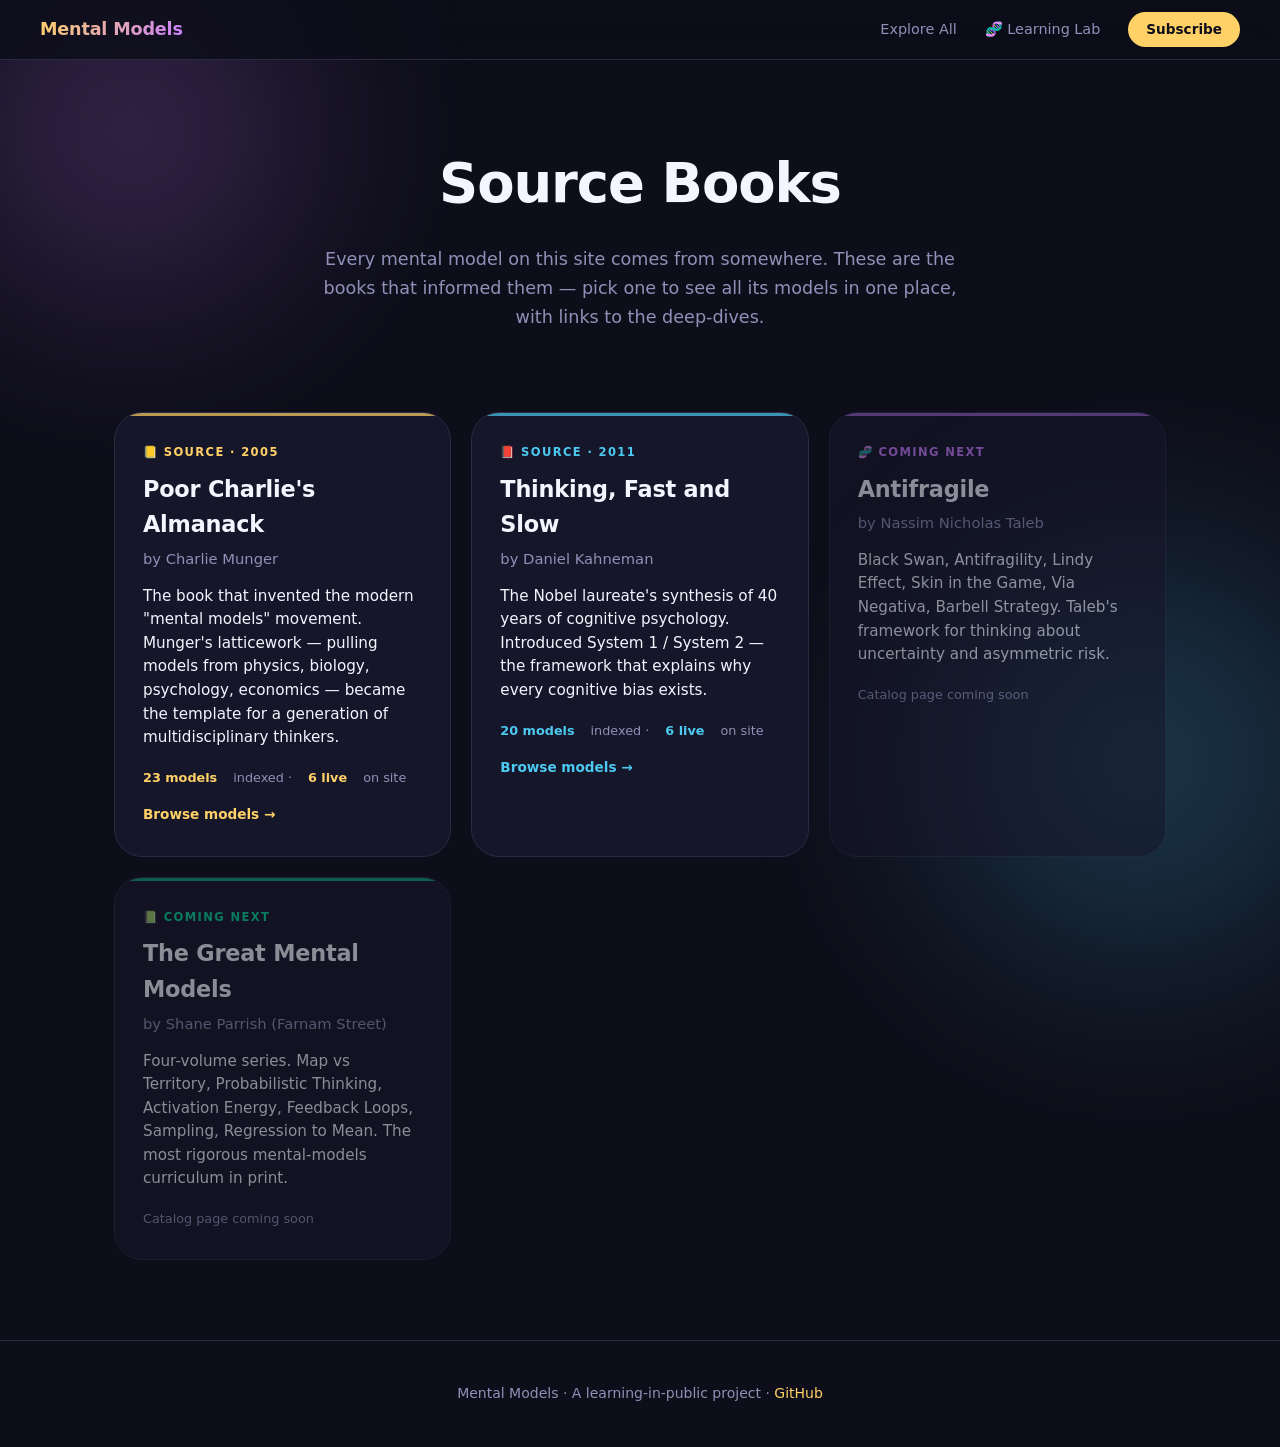
==== books/index.html @ c24ee65b "Add 5 deep-dives + /books/ catalog (Kahneman & Munger sources) 5 new model deep-dives in data/models" ====
<!DOCTYPE html>
<html lang="en">
<head>
<meta charset="UTF-8"/>
<meta name="viewport" content="width=device-width, initial-scale=1.0"/>
<meta name="color-scheme" content="dark"/>
<meta name="theme-color" content="#0e0e1a"/>
<title>Source Books — Mental Models</title>
<meta name="description" content="The books that informed every model on this site. Browse by source — pick what to deep-dive into next."/>
<meta property="og:url" content="https://thinking-models.vercel.app/books/"/>
<meta property="og:title" content="Source Books — Mental Models"/>
<meta property="og:description" content="The books that informed every model on this site."/>
<meta property="og:image" content="https://thinking-models.vercel.app/og.png"/>
<link rel="canonical" href="https://thinking-models.vercel.app/books/"/>
<script defer src="/_vercel/insights/script.js"></script>
<script defer src="/_vercel/speed-insights/script.js"></script>
<link rel="stylesheet" href="../shared.css"/>
<style>
  .hero { max-width: 880px; margin: 0 auto; padding: 80px 24px 40px; text-align: center; }
  .hero h1 { font-size: clamp(2rem, 5vw, 3.4rem); font-weight: 900; letter-spacing: -0.02em; margin-bottom: 18px; }
  .hero p { color: var(--muted); font-size: 1.1rem; line-height: 1.65; max-width: 660px; margin: 0 auto; }

  .books-grid {
    max-width: 1100px; margin: 40px auto 80px; padding: 0 24px;
    display: grid; grid-template-columns: repeat(auto-fit, minmax(320px, 1fr)); gap: 20px;
  }
  .book-tile {
    background: var(--card); border: 1px solid var(--border); border-radius: var(--radius-xl);
    padding: 30px 28px; display: block; color: inherit; text-decoration: none;
    transition: transform 0.3s cubic-bezier(.2,.9,.3,1.4), box-shadow 0.3s, border-color 0.3s;
    position: relative; overflow: hidden;
  }
  .book-tile::before {
    content: ""; position: absolute; top: 0; left: 0; right: 0; height: 3px;
    background: var(--c, var(--blue)); opacity: 0.7;
  }
  .book-tile:hover {
    transform: translateY(-4px); box-shadow: 0 20px 40px rgba(0,0,0,0.4);
    border-color: var(--c, var(--blue));
  }
  .book-tile-meta { font-size: 0.72rem; font-weight: 700; letter-spacing: 0.12em; text-transform: uppercase; color: var(--c, var(--blue)); margin-bottom: 10px; }
  .book-tile h2 { font-size: 1.4rem; font-weight: 800; margin-bottom: 4px; letter-spacing: -0.01em; }
  .book-tile .author { color: var(--muted); font-size: 0.92rem; margin-bottom: 14px; }
  .book-tile-summary { font-size: 0.95rem; line-height: 1.55; color: var(--text); margin-bottom: 18px; }
  .book-tile-stats { font-size: 0.8rem; color: var(--muted); display: flex; gap: 16px; flex-wrap: wrap; }
  .book-tile-stats strong { color: var(--c, var(--blue)); font-weight: 700; }
  .book-tile-arrow { font-size: 0.85rem; font-weight: 700; color: var(--c, var(--blue)); margin-top: 16px; display: block; }
</style>
</head>
<body>

<nav class="site-nav">
  <a href="../index.html" class="nav-logo">Mental Models</a>
  <div class="nav-links">
    <a href="../models.html">Explore All</a>
    <a href="../learning-lab.html">🧬 Learning Lab</a>
    <a href="../index.html#newsletter" class="nav-cta">Subscribe</a>
  </div>
</nav>

<section class="hero">
  <h1>Source Books</h1>
  <p>
    Every mental model on this site comes from somewhere. These are the books that informed them —
    pick one to see all its models in one place, with links to the deep-dives.
  </p>
</section>

<div class="books-grid">

  <a href="poor-charlies-almanack.html" class="book-tile" style="--c: #ffd166;">
    <div class="book-tile-meta">📒 Source · 2005</div>
    <h2>Poor Charlie's Almanack</h2>
    <p class="author">by Charlie Munger</p>
    <p class="book-tile-summary">
      The book that invented the modern "mental models" movement. Munger's latticework — pulling
      models from physics, biology, psychology, economics — became the template for a generation
      of multidisciplinary thinkers.
    </p>
    <div class="book-tile-stats"><strong>23 models</strong> indexed · <strong>6 live</strong> on site</div>
    <span class="book-tile-arrow">Browse models →</span>
  </a>

  <a href="thinking-fast-slow.html" class="book-tile" style="--c: #4cc9f0;">
    <div class="book-tile-meta">📕 Source · 2011</div>
    <h2>Thinking, Fast and Slow</h2>
    <p class="author">by Daniel Kahneman</p>
    <p class="book-tile-summary">
      The Nobel laureate's synthesis of 40 years of cognitive psychology. Introduced System 1 / System 2 —
      the framework that explains why every cognitive bias exists.
    </p>
    <div class="book-tile-stats"><strong>20 models</strong> indexed · <strong>6 live</strong> on site</div>
    <span class="book-tile-arrow">Browse models →</span>
  </a>

  <div class="book-tile" style="--c: #c77dff; opacity: 0.55; cursor: default; pointer-events: none;">
    <div class="book-tile-meta">🧬 Coming next</div>
    <h2>Antifragile</h2>
    <p class="author">by Nassim Nicholas Taleb</p>
    <p class="book-tile-summary">
      Black Swan, Antifragility, Lindy Effect, Skin in the Game, Via Negativa, Barbell Strategy. Taleb's
      framework for thinking about uncertainty and asymmetric risk.
    </p>
    <div class="book-tile-stats">Catalog page coming soon</div>
  </div>

  <div class="book-tile" style="--c: #06d6a0; opacity: 0.55; cursor: default; pointer-events: none;">
    <div class="book-tile-meta">📗 Coming next</div>
    <h2>The Great Mental Models</h2>
    <p class="author">by Shane Parrish (Farnam Street)</p>
    <p class="book-tile-summary">
      Four-volume series. Map vs Territory, Probabilistic Thinking, Activation Energy, Feedback Loops,
      Sampling, Regression to Mean. The most rigorous mental-models curriculum in print.
    </p>
    <div class="book-tile-stats">Catalog page coming soon</div>
  </div>

</div>

<footer class="site-footer">
  Mental Models · A learning-in-public project ·
  <a href="https://github.com/Sonali-Sharma-tech/mental-models">GitHub</a>
</footer>

</body>
</html>
---- shared.css ----
/* ─── Design Tokens ─────────────────────────────────── */
:root {
  --bg:       #0e0e1a;
  --bg-2:     #1a1a2e;
  --card:     #16162a;
  --card-h:   #1e1e3a;
  --text:     #f5f5ff;
  --muted:    #9090b8;
  --border:   #2a2a44;
  --accent:   #ffd166;
  --red:      #ef476f;
  --green:    #06d6a0;
  --blue:     #4cc9f0;
  --purple:   #c77dff;
  --radius-s: 8px;
  --radius-m: 14px;
  --radius-l: 20px;
  --radius-xl:28px;
  --font: -apple-system, BlinkMacSystemFont, "Segoe UI", system-ui, sans-serif;
}

/* ─── Reset ─────────────────────────────────────────── */
*, *::before, *::after { box-sizing: border-box; margin: 0; padding: 0; }
html { scroll-behavior: smooth; }
body {
  font-family: var(--font);
  background: var(--bg);
  color: var(--text);
  line-height: 1.6;
  min-height: 100vh;
  overflow-x: hidden;
}
a { color: inherit; text-decoration: none; }
img { display: block; max-width: 100%; }

/* ─── Background Blobs ──────────────────────────────── */
body::before, body::after {
  content: "";
  position: fixed;
  border-radius: 50%;
  filter: blur(90px);
  z-index: -1;
  pointer-events: none;
  opacity: 0.3;
}
body::before {
  width: 500px; height: 500px;
  background: radial-gradient(circle, var(--purple), transparent 70%);
  top: -120px; left: -120px;
  animation: blob1 20s ease-in-out infinite;
}
body::after {
  width: 600px; height: 600px;
  background: radial-gradient(circle, var(--blue), transparent 70%);
  bottom: -160px; right: -160px;
  animation: blob2 25s ease-in-out infinite;
}
@keyframes blob1 { 0%,100%{transform:translate(0,0) scale(1)} 50%{transform:translate(80px,60px) scale(1.2)} }
@keyframes blob2 { 0%,100%{transform:translate(0,0) scale(1)} 50%{transform:translate(-60px,-50px) scale(1.15)} }

/* ─── Navigation ────────────────────────────────────── */
.site-nav {
  position: sticky;
  top: 0;
  z-index: 200;
  display: flex;
  align-items: center;
  justify-content: space-between;
  padding: 0 40px;
  height: 60px;
  background: rgba(14,14,26,0.85);
  backdrop-filter: blur(16px);
  border-bottom: 1px solid var(--border);
}
.nav-logo {
  font-weight: 800;
  font-size: 1.1rem;
  background: linear-gradient(120deg, var(--accent), var(--purple));
  -webkit-background-clip: text;
  background-clip: text;
  -webkit-text-fill-color: transparent;
  letter-spacing: -0.01em;
}
.nav-links {
  display: flex;
  align-items: center;
  gap: 28px;
}
.nav-links a {
  color: var(--muted);
  font-size: 0.9rem;
  font-weight: 500;
  transition: color 0.2s;
}
.nav-links a:hover,
.nav-links a.active { color: var(--text); }
.nav-links .nav-cta {
  padding: 7px 18px;
  background: var(--accent);
  color: var(--bg);
  border-radius: 999px;
  font-weight: 700;
  font-size: 0.85rem;
  transition: opacity 0.2s, transform 0.2s;
}
.nav-links .nav-cta:hover { opacity: 0.85; transform: translateY(-1px); -webkit-text-fill-color: var(--bg); }
@media (max-width: 600px) {
  .site-nav { padding: 0 20px; }
  .nav-links { gap: 16px; }
  .nav-links a:not(.nav-cta) { display: none; }
}

/* ─── Footer ─────────────────────────────────────────── */
.site-footer {
  text-align: center;
  padding: 40px 20px;
  color: var(--muted);
  font-size: 0.875rem;
  border-top: 1px solid var(--border);
  line-height: 1.8;
}
.site-footer a { color: var(--accent); }
.site-footer a:hover { text-decoration: underline; }

/* ─── Buttons ────────────────────────────────────────── */
.btn {
  display: inline-flex;
  align-items: center;
  gap: 8px;
  padding: 12px 24px;
  border-radius: 999px;
  font-weight: 700;
  font-size: 0.95rem;
  cursor: pointer;
  transition: all 0.25s cubic-bezier(.2,.9,.3,1.4);
  border: none;
  font-family: var(--font);
  white-space: nowrap;
}
.btn-primary {
  background: var(--accent);
  color: var(--bg);
}
.btn-primary:hover { transform: translateY(-2px); box-shadow: 0 8px 24px rgba(255,209,102,0.35); }
.btn-secondary {
  background: transparent;
  color: var(--text);
  border: 1px solid var(--border);
}
.btn-secondary:hover { border-color: var(--accent); color: var(--accent); transform: translateY(-2px); }
.btn-ghost {
  background: var(--card);
  color: var(--text);
  border: 1px solid var(--border);
}
.btn-ghost:hover { background: var(--card-h); border-color: var(--blue); }

/* ─── Badges ─────────────────────────────────────────── */
.badge {
  display: inline-block;
  padding: 3px 10px;
  border-radius: 999px;
  font-size: 0.72rem;
  font-weight: 700;
  text-transform: uppercase;
  letter-spacing: 0.07em;
}
.badge-free { background: rgba(6,214,160,0.15); color: var(--green); }
.badge-premium { background: rgba(255,209,102,0.15); color: var(--accent); }
.badge-cat {
  background: var(--bg-2);
  color: var(--cat-color, var(--blue));
  border: 1px solid var(--cat-color, var(--blue));
}

/* ─── Cards ──────────────────────────────────────────── */
.card-grid {
  display: grid;
  grid-template-columns: repeat(auto-fill, minmax(280px, 1fr));
  gap: 20px;
}
.surface-card {
  background: var(--card);
  border: 1px solid var(--border);
  border-radius: var(--radius-l);
  padding: 24px;
  transition: transform 0.3s cubic-bezier(.2,.9,.3,1.4), box-shadow 0.3s, border-color 0.3s;
}
.surface-card:hover {
  transform: translateY(-4px);
  box-shadow: 0 20px 40px rgba(0,0,0,0.4);
  border-color: var(--cat-color, var(--blue));
}

/* ─── Section layout ─────────────────────────────────── */
.section {
  max-width: 1100px;
  margin: 0 auto;
  padding: 80px 24px;
}
.section-sm {
  max-width: 720px;
  margin: 0 auto;
  padding: 60px 24px;
}
.section-label {
  font-size: 0.75rem;
  font-weight: 700;
  letter-spacing: 0.12em;
  text-transform: uppercase;
  color: var(--cat-color, var(--blue));
  margin-bottom: 12px;
}
.section-title {
  font-size: clamp(1.6rem, 3vw, 2.4rem);
  font-weight: 800;
  letter-spacing: -0.02em;
  margin-bottom: 16px;
  line-height: 1.2;
}
.section-sub {
  color: var(--muted);
  font-size: 1.05rem;
  max-width: 560px;
}

/* ─── Prose (article body) ───────────────────────────── */
.prose {
  font-size: 1.05rem;
  line-height: 1.75;
  color: var(--text);
  max-width: 68ch;
}
.prose p { margin-bottom: 1.25em; }
.prose h2 { font-size: 1.5rem; font-weight: 700; margin: 2em 0 0.75em; letter-spacing: -0.01em; }
.prose h3 { font-size: 1.2rem; font-weight: 700; margin: 1.75em 0 0.5em; }
.prose blockquote {
  border-left: 3px solid var(--accent);
  padding-left: 20px;
  color: var(--muted);
  font-style: italic;
  margin: 1.5em 0;
}
.prose strong { color: var(--text); font-weight: 700; }
.prose ul, .prose ol { padding-left: 1.5em; margin-bottom: 1.25em; }
.prose li { margin-bottom: 0.5em; }

/* ─── SVG Animations ─────────────────────────────────── */
.float { animation: float 3s ease-in-out infinite; }
.pulse { animation: pulse 2s ease-in-out infinite; transform-origin: center; transform-box: fill-box; }
.bounce { animation: bounce 1.6s ease-in-out infinite; transform-origin: bottom center; transform-box: fill-box; }
.spin   { animation: spin 10s linear infinite; transform-origin: center; transform-box: fill-box; }
@keyframes float  { 0%,100%{transform:translateY(0)}   50%{transform:translateY(-7px)} }
@keyframes pulse  { 0%,100%{transform:scale(1)}         50%{transform:scale(1.1)} }
@keyframes bounce { 0%,100%{transform:translateY(0)}   50%{transform:translateY(-10px)} }
@keyframes spin   { to{transform:rotate(360deg)} }

/* ─── Divider ────────────────────────────────────────── */
.divider {
  height: 1px;
  background: var(--border);
  margin: 0 24px;
}

/* ─── Utility ────────────────────────────────────────── */
.text-muted { color: var(--muted); }
.text-accent { color: var(--accent); }
.fw-800 { font-weight: 800; }
.mt-4 { margin-top: 16px; }
.mt-8 { margin-top: 32px; }
.flex { display: flex; align-items: center; gap: 12px; }
.flex-wrap { flex-wrap: wrap; }
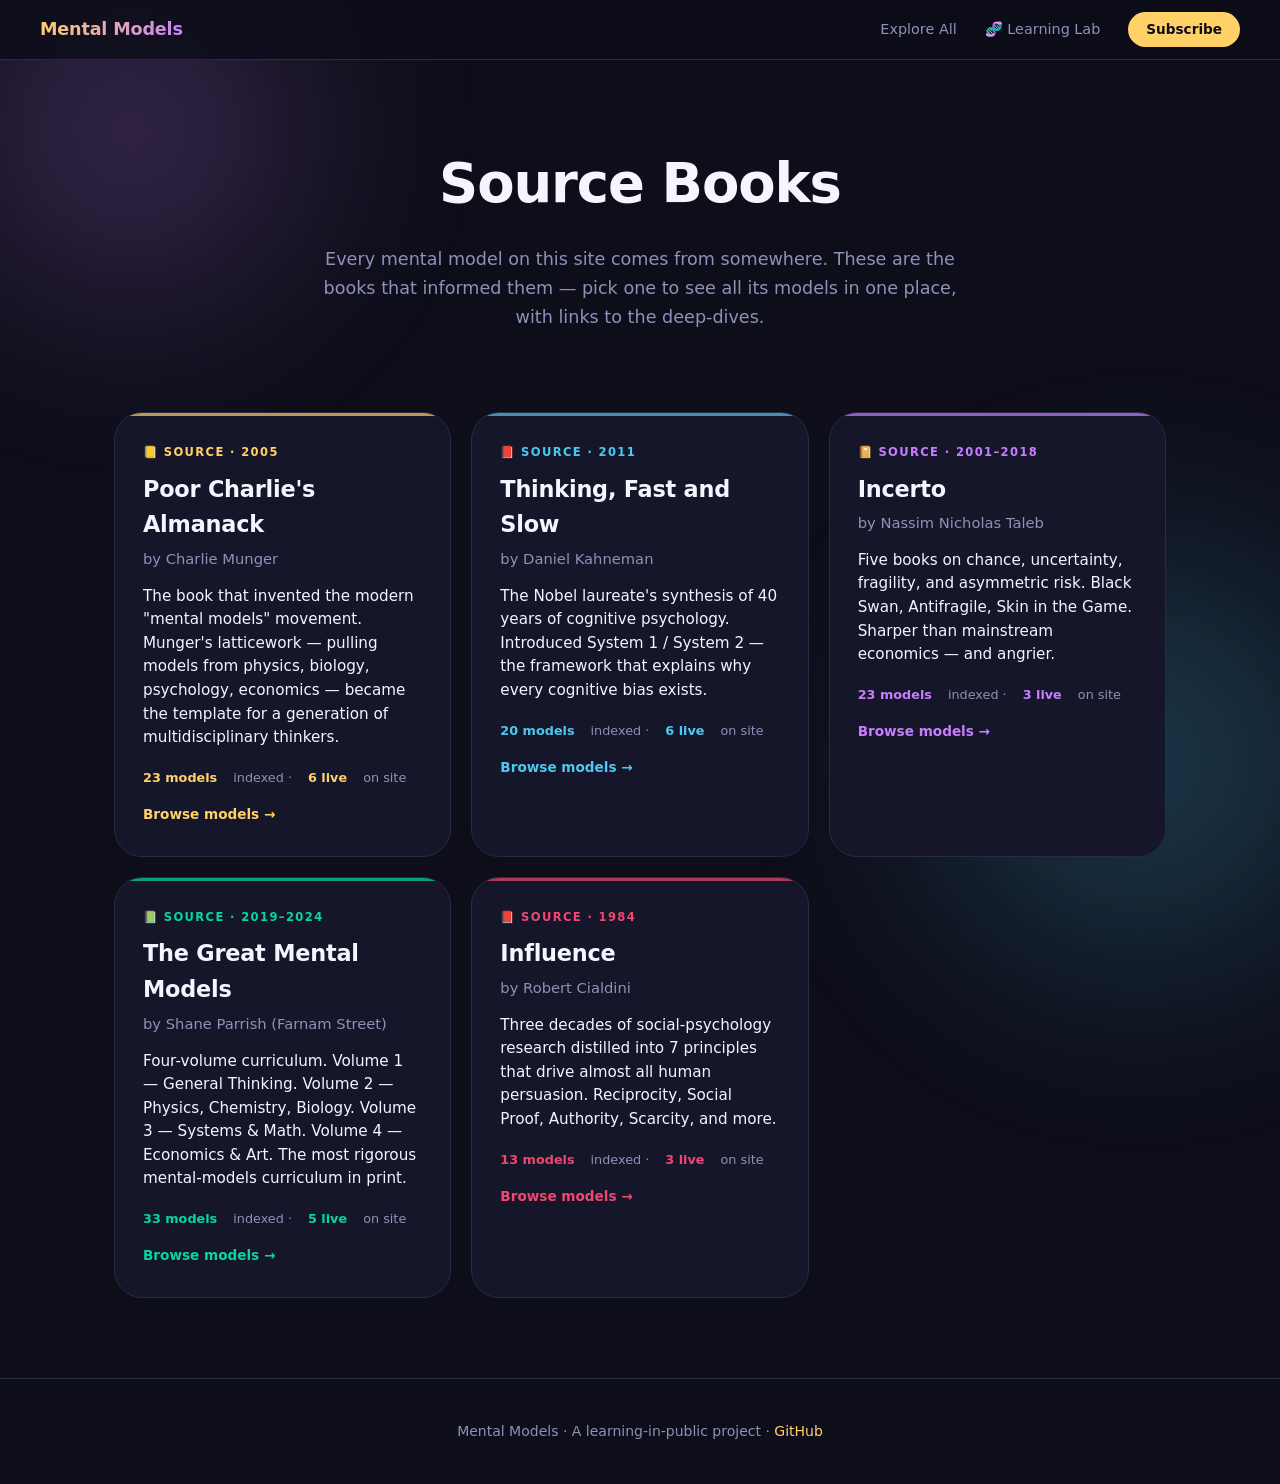
==== commit 8c77e08c: "Add 3 more book catalogs: Parrish, Cialdini, Taleb New catalog pages: - books/great-mental-models.ht" ====
--- a/books/index.html
+++ b/books/index.html
@@ -93,27 +93,42 @@
     <span class="book-tile-arrow">Browse models →</span>
   </a>
 
-  <div class="book-tile" style="--c: #c77dff; opacity: 0.55; cursor: default; pointer-events: none;">
-    <div class="book-tile-meta">🧬 Coming next</div>
-    <h2>Antifragile</h2>
+  <a href="taleb-incerto.html" class="book-tile" style="--c: #c77dff;">
+    <div class="book-tile-meta">📔 Source · 2001–2018</div>
+    <h2>Incerto</h2>
     <p class="author">by Nassim Nicholas Taleb</p>
     <p class="book-tile-summary">
-      Black Swan, Antifragility, Lindy Effect, Skin in the Game, Via Negativa, Barbell Strategy. Taleb's
-      framework for thinking about uncertainty and asymmetric risk.
+      Five books on chance, uncertainty, fragility, and asymmetric risk. Black Swan, Antifragile,
+      Skin in the Game. Sharper than mainstream economics — and angrier.
     </p>
-    <div class="book-tile-stats">Catalog page coming soon</div>
-  </div>
+    <div class="book-tile-stats"><strong>23 models</strong> indexed · <strong>3 live</strong> on site</div>
+    <span class="book-tile-arrow">Browse models →</span>
+  </a>
 
-  <div class="book-tile" style="--c: #06d6a0; opacity: 0.55; cursor: default; pointer-events: none;">
-    <div class="book-tile-meta">📗 Coming next</div>
+  <a href="great-mental-models.html" class="book-tile" style="--c: #06d6a0;">
+    <div class="book-tile-meta">📗 Source · 2019–2024</div>
     <h2>The Great Mental Models</h2>
     <p class="author">by Shane Parrish (Farnam Street)</p>
     <p class="book-tile-summary">
-      Four-volume series. Map vs Territory, Probabilistic Thinking, Activation Energy, Feedback Loops,
-      Sampling, Regression to Mean. The most rigorous mental-models curriculum in print.
+      Four-volume curriculum. Volume 1 — General Thinking. Volume 2 — Physics, Chemistry, Biology.
+      Volume 3 — Systems &amp; Math. Volume 4 — Economics &amp; Art. The most rigorous mental-models
+      curriculum in print.
     </p>
-    <div class="book-tile-stats">Catalog page coming soon</div>
-  </div>
+    <div class="book-tile-stats"><strong>33 models</strong> indexed · <strong>5 live</strong> on site</div>
+    <span class="book-tile-arrow">Browse models →</span>
+  </a>
+
+  <a href="influence-cialdini.html" class="book-tile" style="--c: #ef476f;">
+    <div class="book-tile-meta">📕 Source · 1984</div>
+    <h2>Influence</h2>
+    <p class="author">by Robert Cialdini</p>
+    <p class="book-tile-summary">
+      Three decades of social-psychology research distilled into 7 principles that drive almost all
+      human persuasion. Reciprocity, Social Proof, Authority, Scarcity, and more.
+    </p>
+    <div class="book-tile-stats"><strong>13 models</strong> indexed · <strong>3 live</strong> on site</div>
+    <span class="book-tile-arrow">Browse models →</span>
+  </a>
 
 </div>
 
